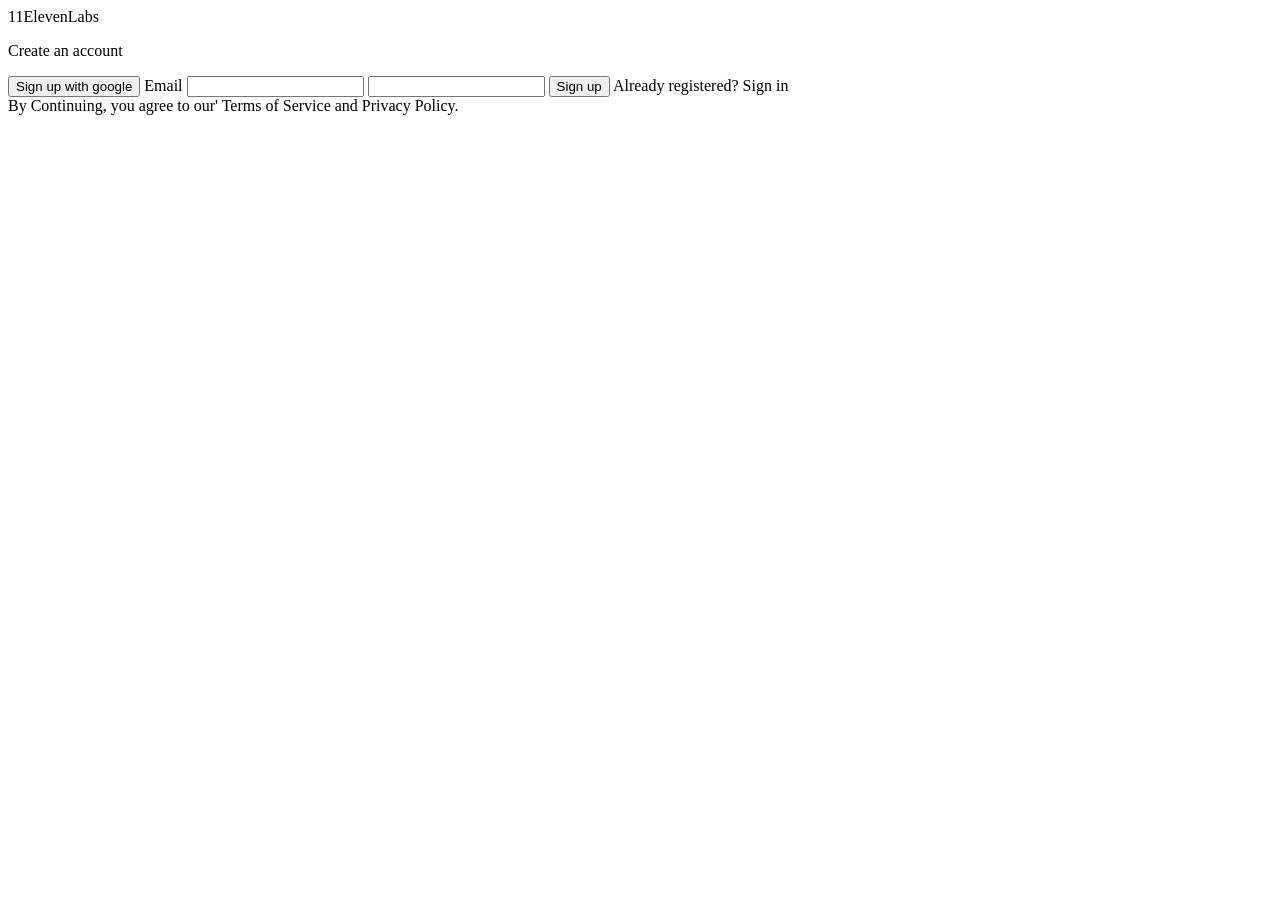
==== week-1/Assignment-2/index.html @ 0d6678fc "updated webdev > week-1 > Assignment-2 > layout" ====
<html>
    <head>
        <title>Elevenlabs | Signup </title>
        <link rel="stylesheet"
          href="https://fonts.googleapis.com/css?family=Inter">
    </head>
    <body>
        <header>
            11ElevenLabs
        </header>
        <main>
            <div>
                <p>Create an account</p>
                <button>Sign up with google</button>
                <label for="Email">Email</label>
                <input type="email" name="" id="">
                <input type="password" name="" id="">
                <button>Sign up</button>
                <span>Already registered? Sign in</span>
            </div>
        </main>
        <footer>
            By Continuing, you agree to our' Terms of Service and Privacy Policy.
        </footer>
    </body>
</html>
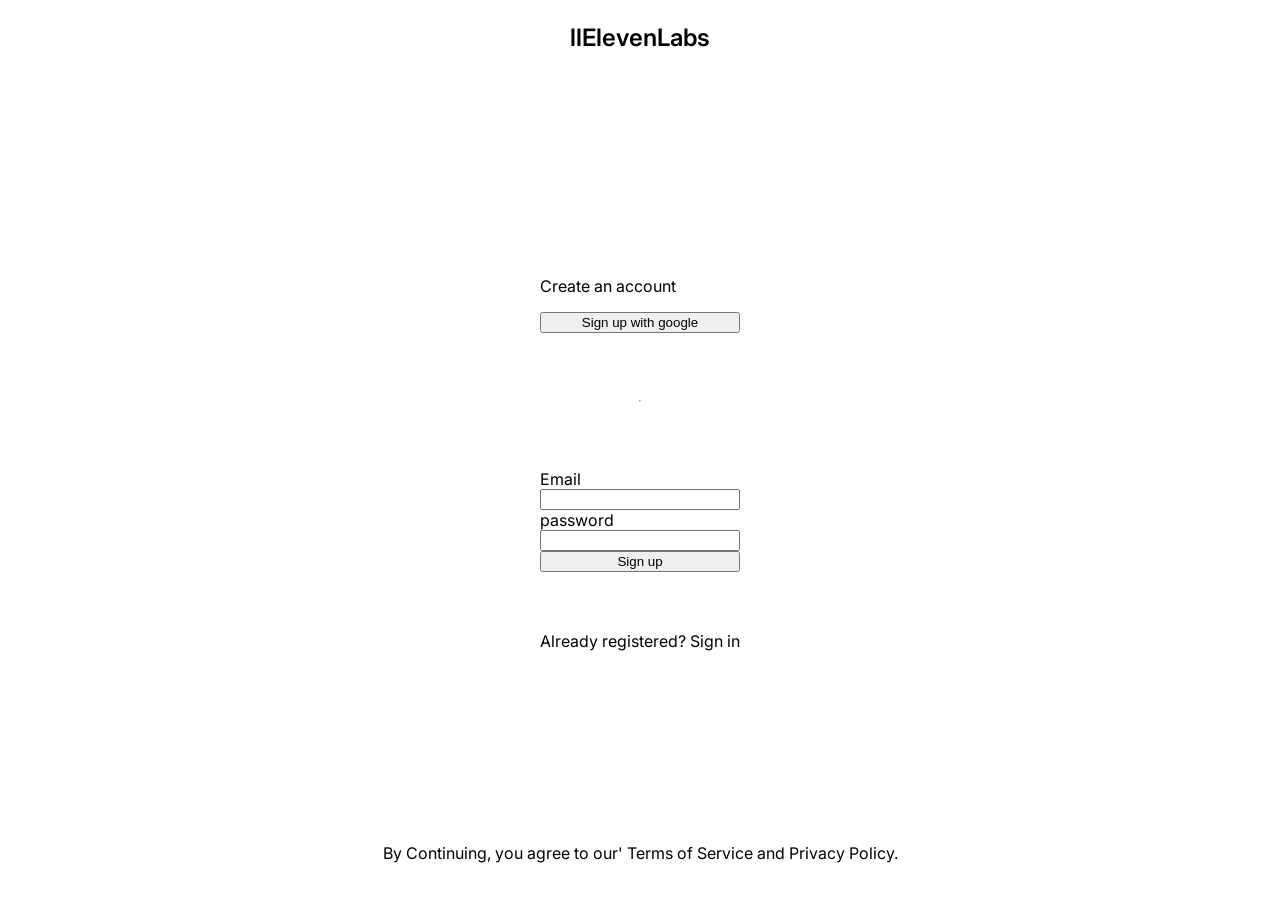
==== commit b6b5a28f: "JS Basics: What is Js, Properties, Syntax, Functions, Data Types" ====
--- a/week-1/Assignment-2/index.html
+++ b/week-1/Assignment-2/index.html
@@ -1,22 +1,29 @@
 <html>
     <head>
         <title>Elevenlabs | Signup </title>
-        <link rel="stylesheet"
-          href="https://fonts.googleapis.com/css?family=Inter">
+        <link rel="stylesheet" href="https://fonts.googleapis.com/css?family=Inter">
+        <link rel="stylesheet" href="index.css">
     </head>
     <body>
-        <header>
-            11ElevenLabs
+        <header id="header">
+            llElevenLabs
         </header>
         <main>
-            <div>
-                <p>Create an account</p>
-                <button>Sign up with google</button>
-                <label for="Email">Email</label>
-                <input type="email" name="" id="">
-                <input type="password" name="" id="">
-                <button>Sign up</button>
+            <div id="main-container">
+                <div class="main-container-section-one">
+                    <p>Create an account</p>
+                    <button>Sign up with google</button>
+                </div>
+                <hr size="30">
+                <div class="main-container-section-two">
+                    <label for="Email">Email</label>
+                    <input type="email" name="" id="">
+                    <label for="password">password</label>
+                    <input type="password" name="" id="">
+                    <button>Sign up</button>
+                </div>
                 <span>Already registered? Sign in</span>
+                
             </div>
         </main>
         <footer>
--- a/week-1/Assignment-2/index.css
+++ b/week-1/Assignment-2/index.css
@@ -0,0 +1,38 @@
+*{
+    width: auto;
+    height: auto;
+}
+
+body{
+    font-family: 'Inter', system-ui, -apple-system, BlinkMacSystemFont,"Segoe UI", Roboto, Helvetica, Arial, sans-serif;
+    font-size: 16px;
+    display: flex;
+    height: 95%;
+    flex-direction: column;
+    justify-content: space-between;
+    align-items: center;
+}
+
+#header{
+    font-weight: 600;
+    font-size: 24px;
+    margin: 15px;
+}
+
+#main-container{
+    display: flex;
+    flex-direction: column;
+    justify-content: space-around;
+    height: 50vh;
+    align-items: space-between;
+}
+
+.main-container-section-one{
+    display: flex;
+    flex-direction: column;
+}
+
+.main-container-section-two{
+    display: flex;
+    flex-direction: column;
+}
